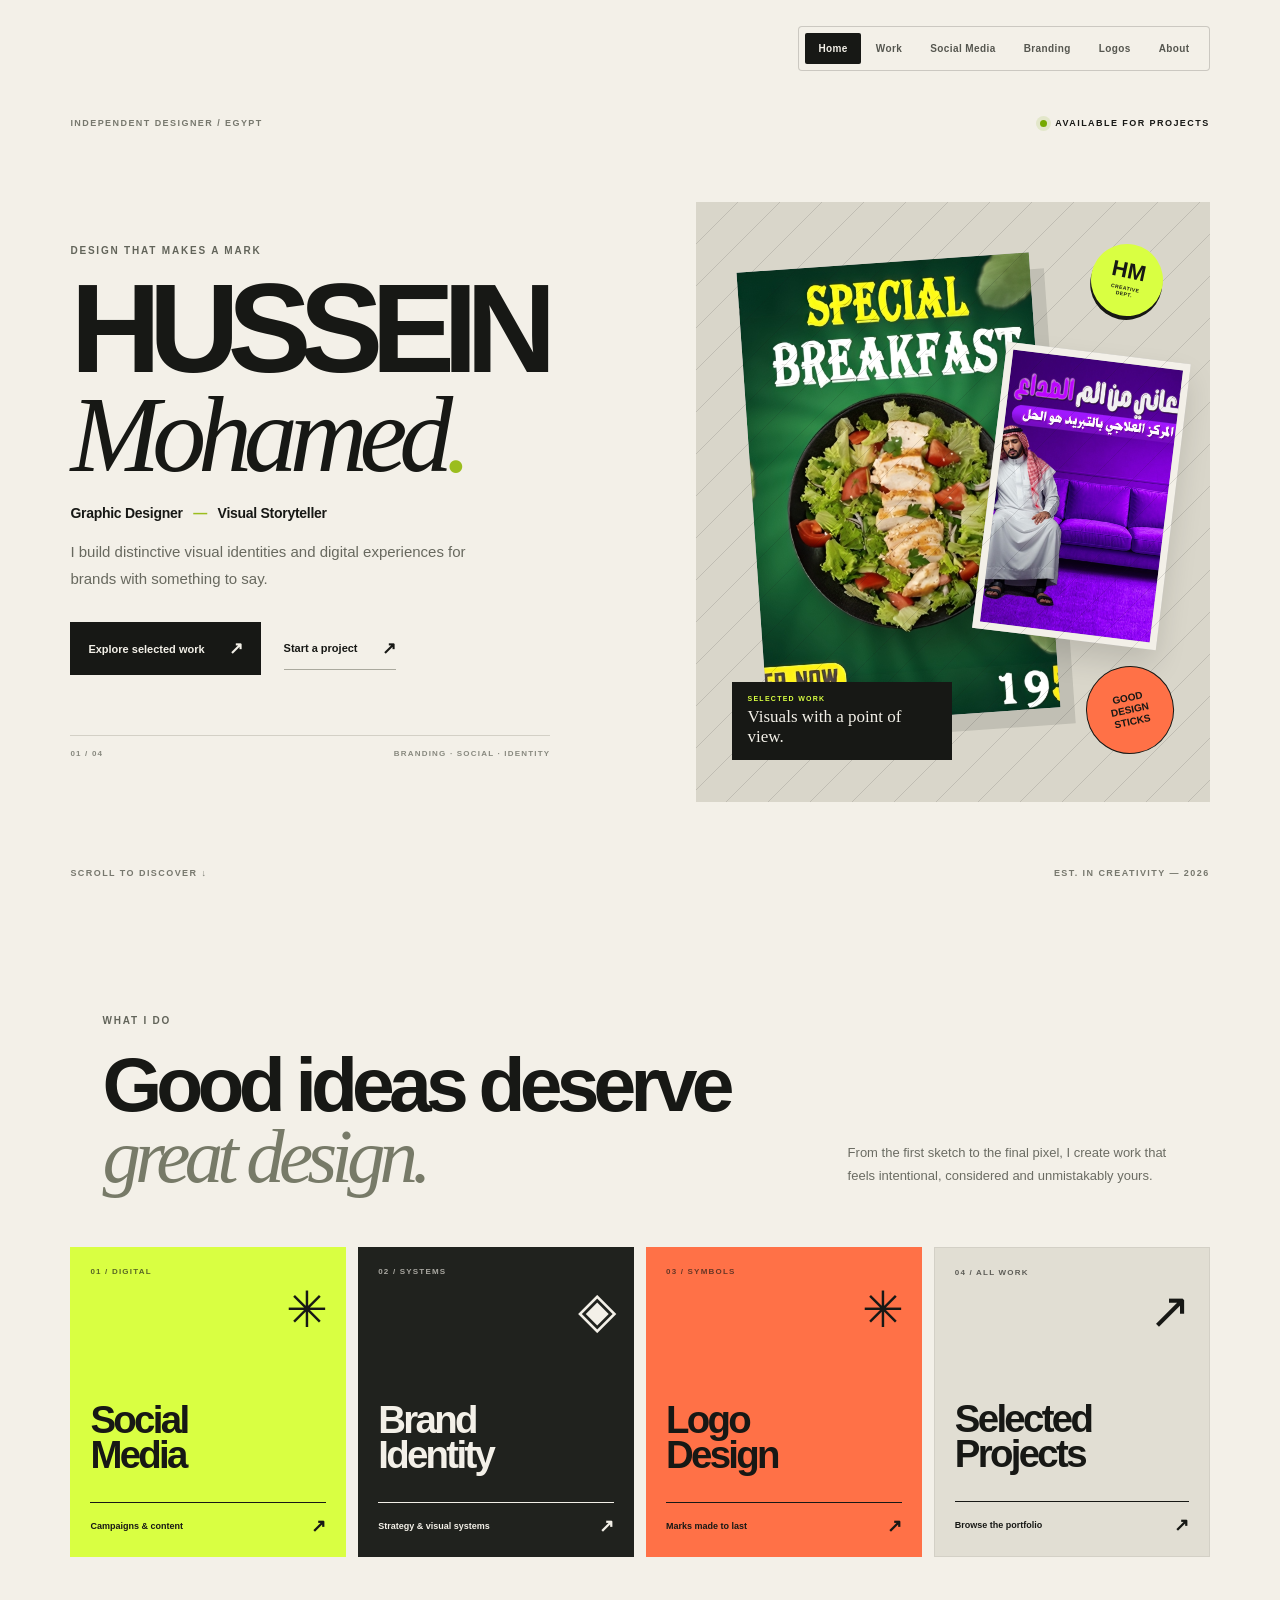
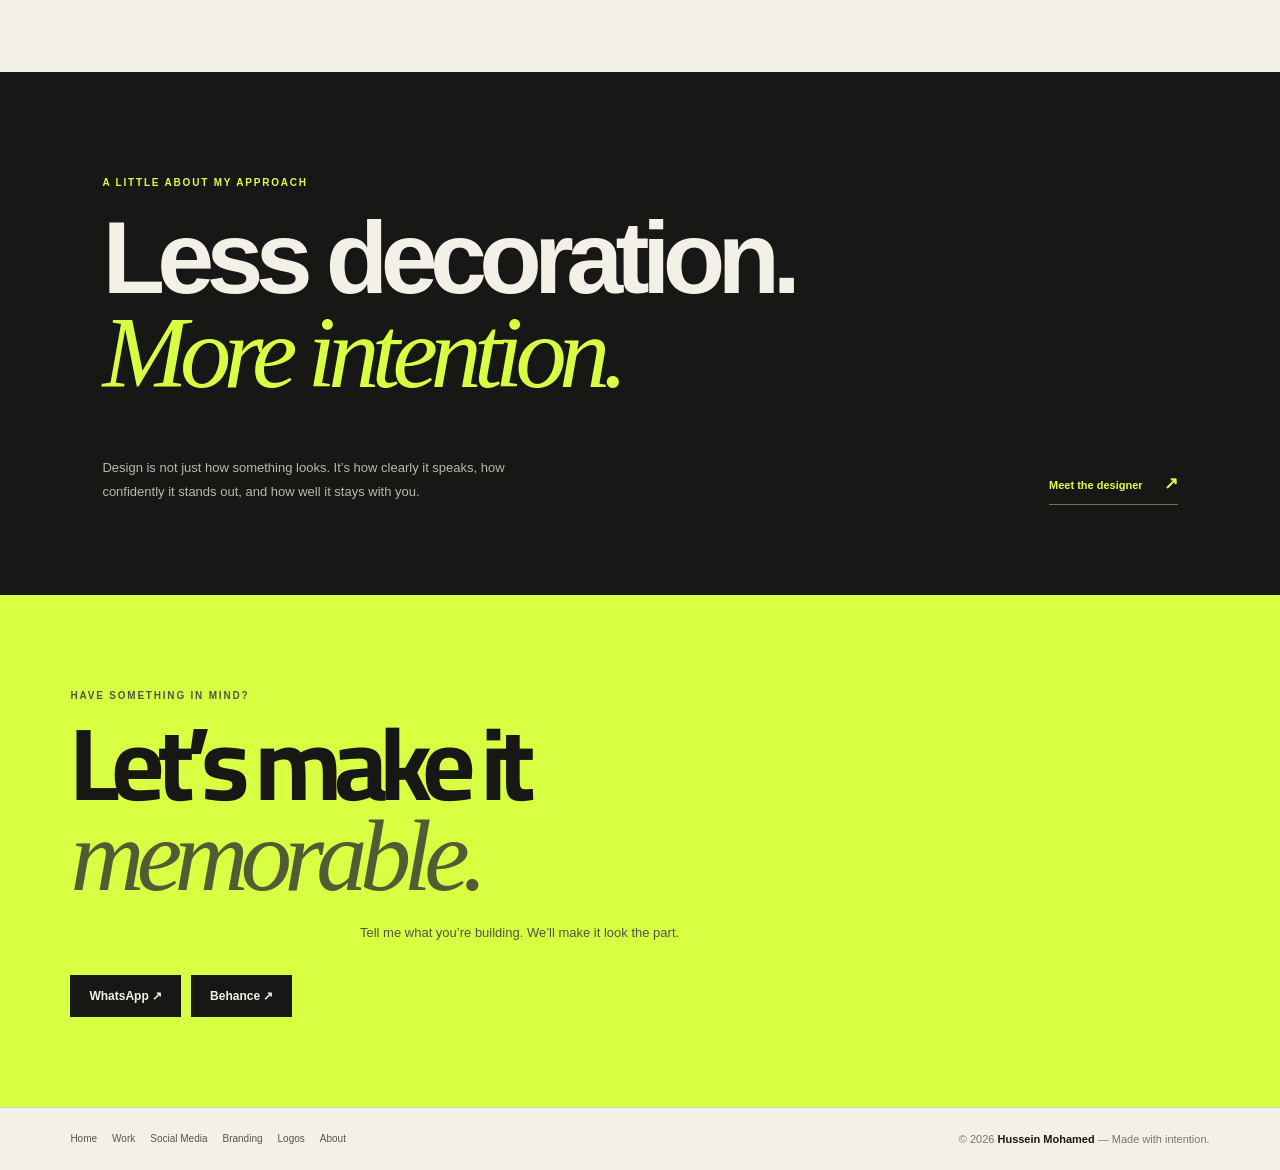
==== index.html @ f2ae9b8f "Add files via upload" ====
<!DOCTYPE html>
<html lang="en">
<head>
<meta charset="UTF-8"><meta name="viewport" content="width=device-width,initial-scale=1.0">
<meta name="theme-color" content="#f3f0e8"><meta name="description" content="Hussein Mohamed — graphic designer crafting bold identities, campaign visuals and digital experiences.">
<title>Hussein Mohamed — Independent Graphic Designer</title><link rel="stylesheet" href="style.css">
</head><body class="home-redesign">
<nav class="portfolio-nav"><a href="index.html" class="active">Home</a><a href="portfolio.html">Work</a><a href="social.html">Social</a><a href="logos.html">Logos</a><a href="branding.html">Branding</a><a href="about.html">About</a></nav>
<main>
<section class="editorial-hero">
 <div class="hero-topline"><span>INDEPENDENT DESIGNER / EGYPT</span><span class="availability"><i></i> AVAILABLE FOR PROJECTS</span></div>
 <div class="hero-layout"><div class="hero-copy"><p class="eyebrow">DESIGN THAT MAKES A MARK</p><h1>Hussein<br><em>Mohamed<span>.</span></em></h1><p class="hero-role">Graphic Designer <b>—</b> Visual Storyteller</p><p class="hero-intro">I build distinctive visual identities and digital experiences for brands with something to say.</p><div class="hero-actions"><a class="solid-btn" href="portfolio.html">Explore selected work <span>↗</span></a><a class="text-btn" href="https://wa.me/201507280647" target="_blank" rel="noopener">Start a project <span>↗</span></a></div><div class="hero-index"><span>01 / 04</span><span>BRANDING · SOCIAL · IDENTITY</span></div></div>
 <div class="hero-art" aria-label="Selected design work"><div class="art-stamp">HM<br><small>CREATIVE<br>DEPT.</small></div><figure class="art-main"><img src="images/social1.jpg" alt="Selected social media design"></figure><figure class="art-side"><img src="images/social2.jpg" alt="Another selected design"></figure><div class="art-caption"><span>SELECTED WORK</span><b>Visuals with a point of view.</b></div><div class="art-circle">GOOD<br>DESIGN<br>STICKS</div></div></div>
 <div class="hero-bottomline"><span>SCROLL TO DISCOVER ↓</span><span>EST. IN CREATIVITY — 2026</span></div>
</section>
<section class="work-intro"><div><p class="eyebrow">WHAT I DO</p><h2>Good ideas deserve<br><em>great design.</em></h2></div><p class="work-intro-copy">From the first sketch to the final pixel, I create work that feels intentional, considered and unmistakably yours.</p></section>
<section class="services-grid"><a class="service-card service-lime" href="social.html"><span class="service-no">01 / DIGITAL</span><div class="service-symbol">✳</div><h3>Social<br>Media</h3><div class="service-foot"><span>Campaigns & content</span><b>↗</b></div></a><a class="service-card service-dark" href="branding.html"><span class="service-no">02 / SYSTEMS</span><div class="service-symbol">◈</div><h3>Brand<br>Identity</h3><div class="service-foot"><span>Strategy & visual systems</span><b>↗</b></div></a><a class="service-card service-orange" href="logos.html"><span class="service-no">03 / SYMBOLS</span><div class="service-symbol">✳</div><h3>Logo<br>Design</h3><div class="service-foot"><span>Marks made to last</span><b>↗</b></div></a><a class="service-card service-paper" href="portfolio.html"><span class="service-no">04 / ALL WORK</span><div class="service-symbol">↗</div><h3>Selected<br>Projects</h3><div class="service-foot"><span>Browse the portfolio</span><b>↗</b></div></a></section>
<section class="manifesto"><p class="eyebrow">A LITTLE ABOUT MY APPROACH</p><h2>Less decoration.<br><em>More intention.</em></h2><div class="manifesto-bottom"><p>Design is not just how something looks. It’s how clearly it speaks, how confidently it stands out, and how well it stays with you.</p><a href="about.html">Meet the designer <span>↗</span></a></div></section>
<section class="contact-section redesigned-contact"><div class="contact-card"><span class="eyebrow">HAVE SOMETHING IN MIND?</span><h2>Let’s make it<br><em>memorable.</em></h2><p>Tell me what you’re building. We’ll make it look the part.</p><div class="contact-links"><a class="contact-link" href="https://wa.me/201507280647" target="_blank" rel="noopener">WhatsApp ↗</a><a class="contact-link" href="https://www.behance.net/595a6836/" target="_blank" rel="noopener">Behance ↗</a></div></div></section>
</main><footer class="site-footer"><div class="footer-links"><a href="index.html">Home</a><a href="portfolio.html">Work</a><a href="social.html">Social</a><a href="logos.html">Logos</a><a href="branding.html">Branding</a><a href="about.html">About</a></div><div>© 2026 <strong>Hussein Mohamed</strong> — Made with intention.</div></footer>
<script src="site.js"></script>
</body></html>
---- style.css ----
@import url('https://fonts.googleapis.com/css2?family=Cairo:wght@400;600;700;800;900&family=Montserrat:wght@300;400;500;600;700&display=swap');

:root{
  --bg:#06040d;
  --bg2:#0d0719;
  --purple:#9b5cff;
  --purple2:#6d28d9;
  --violet:#c084fc;
  --pink:#f0abfc;
  --text:#fff;
  --muted:rgba(255,255,255,.68);
  --glass:rgba(15,10,28,.58);
  --line:rgba(192,132,252,.22);
  --shadow:0 25px 80px rgba(0,0,0,.48);
}

*{margin:0;padding:0;box-sizing:border-box}
html{scroll-behavior:smooth}
body{
  min-height:100vh;
  font-family:'Montserrat',sans-serif;
  color:var(--text);
  overflow-x:hidden;
  background:
    radial-gradient(circle at 15% 20%,rgba(109,40,217,.20),transparent 32%),
    radial-gradient(circle at 85% 75%,rgba(192,132,252,.14),transparent 30%),
    linear-gradient(135deg,#05030a 0%,#0b0614 48%,#090512 100%);
  background-attachment:fixed;
  position:relative;
}

/* Animated purple aurora */
body::before,
body::after{
  content:"";
  position:fixed;
  pointer-events:none;
  z-index:-1;
  filter:blur(55px);
  opacity:.55;
  border-radius:50%;
}
body::before{
  width:48vw;height:48vw;
  min-width:320px;min-height:320px;
  top:-14vw;right:-10vw;
  background:radial-gradient(circle,rgba(155,92,255,.58) 0%,rgba(109,40,217,.28) 38%,transparent 70%);
  animation:purpleFloat 12s ease-in-out infinite alternate;
}
body::after{
  width:42vw;height:42vw;
  min-width:300px;min-height:300px;
  bottom:-16vw;left:-10vw;
  background:radial-gradient(circle,rgba(192,132,252,.45) 0%,rgba(126,34,206,.20) 40%,transparent 72%);
  animation:purpleFloat2 15s ease-in-out infinite alternate;
}
@keyframes purpleFloat{
  0%{transform:translate3d(0,0,0) scale(1)}
  50%{transform:translate3d(-9vw,10vh,0) scale(1.12)}
  100%{transform:translate3d(-3vw,18vh,0) scale(.94)}
}
@keyframes purpleFloat2{
  0%{transform:translate3d(0,0,0) scale(.95)}
  50%{transform:translate3d(12vw,-8vh,0) scale(1.12)}
  100%{transform:translate3d(4vw,-15vh,0) scale(1)}
}

/* Moving light streak across the whole site */
body > *:first-child::before{display:none}
.hero-section::before{
  content:"";
  position:absolute;
  width:55vw;height:55vw;
  top:15%;left:-35%;
  border-radius:50%;
  background:radial-gradient(circle,rgba(155,92,255,.18),transparent 66%);
  filter:blur(30px);
  animation:purpleSweep 18s linear infinite;
  pointer-events:none;
}
@keyframes purpleSweep{
  0%{transform:translateX(0) translateY(0)}
  50%{transform:translateX(115vw) translateY(12vh)}
  100%{transform:translateX(0) translateY(0)}
}

/* subtle grain */
body .hero-overlay{
  position:absolute;
  inset:0;
  pointer-events:none;
  background:
    linear-gradient(rgba(255,255,255,.018) 1px,transparent 1px),
    linear-gradient(90deg,rgba(255,255,255,.018) 1px,transparent 1px);
  background-size:55px 55px;
  mask-image:linear-gradient(to bottom,black,transparent 92%);
}

/* logo */
#siteLogo,.fixed-logo{
  object-fit:contain;
  filter:drop-shadow(0 0 22px rgba(155,92,255,.65));
}
#siteLogo{
  position:fixed;
  z-index:9999;
  pointer-events:none;
  top:50%;left:50%;
  width:230px;
  transform:translate(-50%,-50%) scale(0);
  opacity:0;
  transition:all 1.1s cubic-bezier(.68,-.55,.27,1.55);
}
#siteLogo.show-intro{opacity:1;transform:translate(-50%,-50%) scale(1)}
#siteLogo.settled{
  top:22px;left:25px;width:78px;
  transform:translate(0,0) scale(1);
  opacity:1!important;
  pointer-events:auto;
}
.fixed-logo{
  position:fixed!important;
  top:20px!important;left:25px!important;
  width:78px!important;height:auto!important;
  opacity:1!important;transform:none!important;
  z-index:9999;
  transition:.3s ease!important;
}
.fixed-logo:hover{transform:scale(1.08)!important}

/* Hero */
.hero-section{
  min-height:100vh;
  display:flex;
  justify-content:center;
  align-items:center;
  text-align:center;
  position:relative;
  padding:90px 20px 60px;
}
.hero-content{
  position:relative;
  z-index:2;
  width:min(920px,100%);
}
.hero-content::before{
  content:"";
  position:absolute;
  inset:-80px -100px;
  z-index:-1;
  background:radial-gradient(ellipse,rgba(10,6,20,.72),transparent 67%);
  filter:blur(4px);
}
.hero-title{
  font-family:'Cairo',sans-serif;
  font-size:clamp(48px,8vw,92px);
  line-height:.95;
  font-weight:900;
  letter-spacing:-3px;
  margin-bottom:14px;
  color:transparent;
  background:linear-gradient(100deg,#fff 8%,#f1d8ff 42%,#a855f7 78%,#e9d5ff);
  -webkit-background-clip:text;
  background-clip:text;
  -webkit-text-fill-color:transparent;
  text-shadow:0 0 45px rgba(155,92,255,.18);
}
.hero-content h2{
  color:#d8b4fe!important;
  letter-spacing:2px;
}
.hero-subtitle{
  margin-top:10px;
  font-size:clamp(14px,2vw,19px);
  font-weight:500;
  letter-spacing:5px;
  text-transform:uppercase;
  color:rgba(255,255,255,.78);
}
.hero-desc{
  max-width:650px;
  margin:22px auto 0;
  line-height:1.9;
  font-size:15px;
  color:var(--muted);
}
.hero-buttons{
  margin-top:36px;
  display:flex;
  justify-content:center;
  gap:12px;
  flex-wrap:wrap;
}
.btn{
  font-family:'Montserrat',sans-serif;
  padding:14px 28px;
  border-radius:999px;
  font-weight:700;
  text-decoration:none;
  color:#fff;
  position:relative;
  overflow:hidden;
  cursor:pointer;
  background:rgba(255,255,255,.045);
  border:1px solid rgba(255,255,255,.14)!important;
  backdrop-filter:blur(14px);
  -webkit-backdrop-filter:blur(14px);
  transition:.35s cubic-bezier(.16,1,.3,1);
  box-shadow:0 10px 30px rgba(0,0,0,.2);
}
.btn::after{
  content:"";
  position:absolute;
  top:-100%;left:-40%;
  width:30%;height:300%;
  transform:rotate(25deg);
  background:rgba(255,255,255,.18);
  transition:.5s;
}
.btn:hover::after{left:120%}
.btn:hover{
  transform:translateY(-4px);
  border-color:rgba(192,132,252,.7)!important;
  box-shadow:0 12px 35px rgba(109,40,217,.32),0 0 25px rgba(155,92,255,.18);
}
.btn.primary{
  background:linear-gradient(135deg,#a855f7,#6d28d9);
  border-color:rgba(255,255,255,.2)!important;
  box-shadow:0 12px 35px rgba(109,40,217,.38);
}
.btn.primary:hover{
  background:linear-gradient(135deg,#c084fc,#7c3aed);
  box-shadow:0 15px 42px rgba(139,92,246,.55);
}
.btn.outline{border-color:rgba(192,132,252,.38)!important}

/* glass modals */
.projects-modal{
  position:fixed;inset:0;
  background:rgba(3,2,8,.72);
  backdrop-filter:blur(22px) saturate(135%);
  -webkit-backdrop-filter:blur(22px) saturate(135%);
  display:none;justify-content:center;align-items:center;
  z-index:10000;padding:20px;
}
.projects-modal.active{display:flex!important}
.modal-content{
  width:min(900px,100%);
  background:linear-gradient(145deg,rgba(28,17,48,.82),rgba(8,5,18,.78))!important;
  backdrop-filter:blur(30px);
  padding:42px;
  border-radius:32px;
  border:1px solid rgba(192,132,252,.25)!important;
  display:flex;flex-wrap:wrap;gap:18px;
  justify-content:center;
  position:relative;
  box-shadow:var(--shadow),0 0 70px rgba(109,40,217,.18);
  animation:modalAppear .45s cubic-bezier(.16,1,.3,1) forwards;
}
@keyframes modalAppear{
  from{opacity:0;transform:translateY(25px) scale(.94)}
  to{opacity:1;transform:translateY(0) scale(1)}
}
.project-box{
  background:linear-gradient(145deg,rgba(255,255,255,.07),rgba(255,255,255,.025));
  width:250px;height:150px;border-radius:24px;
  display:flex;justify-content:center;align-items:center;
  font-size:21px;font-weight:700;color:#fff;text-decoration:none;
  border:1px solid rgba(255,255,255,.10);
  transition:.35s;
}
.project-box:hover{
  transform:translateY(-8px);
  background:linear-gradient(145deg,rgba(168,85,247,.28),rgba(109,40,217,.12));
  border-color:rgba(192,132,252,.55);
  box-shadow:0 20px 45px rgba(0,0,0,.3),0 0 30px rgba(155,92,255,.25);
}

/* welcome */
#welcomeOverlay{
  position:fixed;inset:0;
  background:rgba(4,2,10,.84);
  backdrop-filter:blur(24px);
  -webkit-backdrop-filter:blur(24px);
  display:flex;justify-content:center;align-items:center;
  z-index:100000;padding:20px;
}
.welcomeBox{
  position:relative;
  background:linear-gradient(145deg,rgba(28,17,48,.88),rgba(8,5,18,.82));
  backdrop-filter:blur(30px);
  padding:45px 35px;
  border-radius:32px;
  border:1px solid rgba(192,132,252,.3);
  width:90%;max-width:430px;text-align:center;
  box-shadow:0 30px 90px rgba(0,0,0,.58),0 0 55px rgba(109,40,217,.22);
  overflow:hidden;
}
.welcomeBox::before{
  content:"";position:absolute;
  width:220px;height:220px;top:-130px;right:-100px;
  background:rgba(168,85,247,.28);
  filter:blur(45px);border-radius:50%;
}
.welcomeHeader,.welcomeForm{position:relative;z-index:1}
.welcomeHeader h2{
  font-family:'Cairo',sans-serif;font-size:34px;font-weight:900;
  color:#fff;margin-bottom:5px;
}
.welcomeHeader p{
  font-size:12px;font-weight:500;letter-spacing:3px;
  color:#d8b4fe;margin-bottom:30px;
}
.welcomeForm{display:flex;flex-direction:column;gap:14px}
.welcomeForm input{
  font-family:'Montserrat',sans-serif;width:100%;
  padding:14px 20px;border-radius:18px;
  border:1px solid rgba(255,255,255,.11);
  background:rgba(255,255,255,.045);
  color:#fff;font-size:15px;outline:none;
  transition:.3s;text-align:center;
}
.welcomeForm input::placeholder{color:rgba(255,255,255,.4)}
.welcomeForm input:focus{
  border-color:#a855f7;
  box-shadow:0 0 0 4px rgba(168,85,247,.10),0 0 25px rgba(155,92,255,.2);
  background:rgba(255,255,255,.07);
}
.welcomeForm button{
  font-family:'Montserrat',sans-serif;padding:15px 26px;
  border-radius:18px;font-weight:700;color:#fff;cursor:pointer;
  border:none;background:linear-gradient(135deg,#a855f7,#6d28d9);
  box-shadow:0 10px 28px rgba(109,40,217,.4);
  transition:.3s;font-size:15px;margin-top:7px;
}
.welcomeForm button:hover{transform:translateY(-3px);box-shadow:0 15px 35px rgba(139,92,246,.55)}

/* inner pages */
.portfolio-section,.branding-section{
  position:relative;
  min-height:100vh;
  padding:110px 20px 70px;
}
.portfolio-category h2,.branding-section h1{
  font-family:'Cairo',sans-serif;
  text-align:center;
  font-weight:900;
  color:transparent;
  background:linear-gradient(90deg,#fff,#d8b4fe,#a855f7);
  -webkit-background-clip:text;background-clip:text;
  -webkit-text-fill-color:transparent;
  text-shadow:none;
}
.portfolio-category h2{font-size:clamp(28px,5vw,44px);margin-bottom:35px}
.images-grid{
  display:grid;
  grid-template-columns:repeat(auto-fit,minmax(190px,1fr));
  gap:22px;
  max-width:1200px;
  margin:auto;
  padding:10px;
}
.image-box{
  width:100%;max-width:none;height:170px;
  overflow:hidden;border-radius:20px;
  background:rgba(255,255,255,.04);
  border:1px solid rgba(192,132,252,.17);
  transition:.4s cubic-bezier(.16,1,.3,1);
  box-shadow:0 12px 35px rgba(0,0,0,.24);
}
.image-box img{width:100%;height:100%;object-fit:cover;transition:.5s}
.image-box:hover{
  transform:translateY(-8px);
  border-color:rgba(192,132,252,.55);
  box-shadow:0 22px 50px rgba(0,0,0,.38),0 0 30px rgba(155,92,255,.20);
}
.image-box:hover img{transform:scale(1.08)}

.image-modal{
  position:fixed;inset:0;background:rgba(3,1,8,.92);
  backdrop-filter:blur(18px);
  display:none;justify-content:center;align-items:center;
  z-index:9999;flex-direction:column;gap:20px;padding:25px;
}
.image-modal.active{display:flex}
.image-modal img{
  max-width:92%;max-height:78vh;border-radius:18px;
  border:1px solid rgba(192,132,252,.28);
  box-shadow:0 0 60px rgba(109,40,217,.35);
}
.close-modal{
  font-size:40px;color:#fff;cursor:pointer;
  position:absolute;top:18px;right:28px;transition:.2s;
}
.close-modal:hover{transform:scale(1.1);color:#d8b4fe}
#downloadBtn{
  padding:12px 24px;background:linear-gradient(135deg,#a855f7,#6d28d9);
  color:#fff;border-radius:999px;text-decoration:none;font-weight:bold;
  box-shadow:0 8px 25px rgba(109,40,217,.35);transition:.3s
}
#downloadBtn:hover{transform:translateY(-3px);box-shadow:0 0 30px rgba(168,85,247,.5)}

.back-btn{
  position:fixed;top:22px;right:25px;z-index:9999;
  padding:10px 20px;border-radius:999px;
  border:1px solid rgba(192,132,252,.28);
  background:rgba(15,9,27,.58);
  color:#fff;font-weight:700;cursor:pointer;
  backdrop-filter:blur(14px);
  box-shadow:0 8px 25px rgba(0,0,0,.22);
  transition:.3s;
}
.back-btn:hover{
  transform:translateY(-3px);
  border-color:rgba(192,132,252,.65);
  background:rgba(109,40,217,.25);
  box-shadow:0 0 25px rgba(155,92,255,.22);
}

/* branding */
.branding-section{justify-content:center;display:flex;flex-direction:column;align-items:center;text-align:center}
.branding-section h1{font-size:clamp(42px,7vw,65px);margin-bottom:40px}
.pdf-buttons{
  background:rgba(15,9,27,.58);
  backdrop-filter:blur(25px);
  padding:35px;border-radius:30px;
  border:1px solid rgba(192,132,252,.22);
  display:grid;grid-template-columns:repeat(2,1fr);
  gap:18px;max-width:700px;width:100%;
  box-shadow:var(--shadow),0 0 45px rgba(109,40,217,.12);
}
.pdf-btn{
  font-family:'Montserrat',sans-serif;
  background:rgba(255,255,255,.045);
  border:1px solid rgba(255,255,255,.09);
  padding:20px 25px;border-radius:18px;color:#fff;
  font-size:17px;font-weight:600;text-decoration:none;
  display:flex;align-items:center;justify-content:center;gap:12px;
  transition:.35s;
}
.pdf-btn:hover{
  background:linear-gradient(135deg,rgba(168,85,247,.45),rgba(109,40,217,.25));
  border-color:rgba(192,132,252,.55);
  transform:translateY(-5px);
  box-shadow:0 15px 30px rgba(109,40,217,.28);
}

/* About page - also overrides the old inline green theme */
.about-section{
  padding:55px 30px!important;
  max-width:950px!important;
  margin:95px auto 50px!important;
  background:linear-gradient(145deg,rgba(25,15,42,.82),rgba(8,5,18,.76))!important;
  backdrop-filter:blur(25px)!important;
  -webkit-backdrop-filter:blur(25px)!important;
  border:1px solid rgba(192,132,252,.24)!important;
  border-radius:30px!important;
  color:#fff!important;
  box-shadow:var(--shadow),0 0 45px rgba(109,40,217,.12)!important;
}
.about-section h2{
  text-align:center!important;
  font-size:clamp(34px,6vw,48px)!important;
  margin-bottom:35px!important;
  color:transparent!important;
  background:linear-gradient(90deg,#fff,#d8b4fe,#a855f7)!important;
  -webkit-background-clip:text!important;
  background-clip:text!important;
  -webkit-text-fill-color:transparent!important;
  text-shadow:none!important;
}
.about-section table{width:100%;border-collapse:collapse;margin-bottom:20px}
.about-section th,.about-section td{
  text-align:left;padding:17px;
  border-bottom:1px solid rgba(192,132,252,.12)!important;
}
.about-section th{
  width:200px;color:#d8b4fe!important;font-weight:800;font-size:17px;
}
.about-section td{color:#ddd!important;font-size:15px;line-height:1.75}
.about-section a{color:#c084fc!important}
.about-section a:hover{color:#fff!important}
.about-section strong[style],.about-section span[style]{color:#d8b4fe!important}
.about-section li{color:#ccc!important;margin:8px 0}

/* eliminate old olive/green overrides */
[class*="about-box"],[class*="cv-container"],main section:has(.hero-title){
  background:transparent!important;
  border-color:transparent!important;
  box-shadow:none!important;
}

/* accessibility / mobile */
@media (max-width:768px){
  .hero-section{padding-top:110px}
  .hero-title{letter-spacing:-2px}
  .hero-subtitle{letter-spacing:3px}
  .btn{width:90%!important}
  .modal-content{padding:35px 18px}
  .project-box{width:100%;height:105px}
  .images-grid{grid-template-columns:repeat(2,minmax(0,1fr));gap:13px}
  .image-box{height:145px}
  .fixed-logo{left:15px!important;top:15px!important;width:65px!important}
  .back-btn{top:15px;right:15px;padding:8px 15px}
  .about-section{margin:90px 14px 35px!important;padding:35px 18px!important}
  .about-section table,.about-section tbody,.about-section tr,.about-section td,.about-section th{display:block;width:100%}
  .about-section th{padding-bottom:7px;border-bottom:0!important}
  .about-section td{padding-top:5px}
  .pdf-buttons{grid-template-columns:1fr;padding:22px}
}
@media (max-width:480px){
  .images-grid{grid-template-columns:1fr 1fr}
  .image-box{height:125px}
  .hero-desc{font-size:14px}
}
@media (prefers-reduced-motion:reduce){
  *,*::before,*::after{animation-duration:.01ms!important;animation-iteration-count:1!important;transition-duration:.01ms!important}
}

/* FINAL VISUAL UPGRADE */
.portfolio-nav{position:fixed!important;top:18px!important;left:50%!important;transform:translateX(-50%)!important;z-index:9998!important;display:flex!important;gap:5px!important;padding:8px!important;border:1px solid rgba(192,132,252,.2)!important;border-radius:999px!important;background:rgba(8,5,17,.62)!important;backdrop-filter:blur(22px)!important;box-shadow:0 15px 45px rgba(0,0,0,.3),0 0 35px rgba(109,40,217,.1)!important}
.portfolio-nav a{color:rgba(255,255,255,.7)!important;text-decoration:none!important;padding:9px 15px!important;border-radius:999px!important;font-size:12px!important;font-weight:700!important;transition:.3s!important}
.portfolio-nav a:hover,.portfolio-nav a.active{color:#fff!important;background:rgba(168,85,247,.2)!important;box-shadow:inset 0 0 0 1px rgba(192,132,252,.18),0 0 18px rgba(168,85,247,.12)!important}
.hero-kicker{display:inline-flex;align-items:center;gap:9px;padding:7px 13px;border:1px solid rgba(192,132,252,.24);border-radius:999px;background:rgba(168,85,247,.08);color:#d8b4fe;font-size:11px;font-weight:800;letter-spacing:2px;margin-bottom:20px;text-transform:uppercase}
.hero-kicker:before{content:"";width:7px;height:7px;border-radius:50%;background:#c084fc;box-shadow:0 0 15px #a855f7;animation:pulseDot 1.8s ease-in-out infinite}
@keyframes pulseDot{50%{transform:scale(1.5);opacity:.55}}
.hero-title .accent{display:block;color:transparent;background:linear-gradient(90deg,#a855f7,#d8b4fe,#fff,#a855f7);background-size:250% auto;-webkit-background-clip:text;background-clip:text;animation:titleFlow 6s linear infinite}
@keyframes titleFlow{to{background-position:250% center}}
.hero-scroll{margin-top:55px;display:flex;justify-content:center;align-items:center;gap:10px;color:rgba(255,255,255,.42);font-size:10px;letter-spacing:3px;text-transform:uppercase}
.hero-scroll span{width:24px;height:38px;border:1px solid rgba(192,132,252,.35);border-radius:20px;position:relative}
.hero-scroll span:after{content:"";position:absolute;width:3px;height:7px;border-radius:4px;background:#c084fc;left:50%;top:7px;transform:translateX(-50%);animation:scrollDot 1.8s infinite}
@keyframes scrollDot{0%,100%{top:7px;opacity:0}30%{opacity:1}70%{top:20px;opacity:1}}
.section-wrap{max-width:1200px;margin:auto}.section-heading{text-align:center;margin-bottom:38px}.section-eyebrow{display:block;color:#c084fc;font-size:10px;font-weight:800;letter-spacing:4px;text-transform:uppercase;margin-bottom:10px}
.section-heading h2{font-family:Cairo,sans-serif;font-size:clamp(30px,5vw,48px);font-weight:900;color:transparent;background:linear-gradient(90deg,#fff,#d8b4fe,#a855f7);-webkit-background-clip:text;background-clip:text;-webkit-text-fill-color:transparent}
.section-heading p{max-width:650px;margin:13px auto 0;color:rgba(255,255,255,.52);line-height:1.8;font-size:13px}
.work-filter{display:flex;justify-content:center;flex-wrap:wrap;gap:8px;margin-bottom:28px}.work-filter button{font-family:Montserrat,sans-serif;border:1px solid rgba(255,255,255,.1);background:rgba(255,255,255,.035);color:rgba(255,255,255,.65);padding:9px 15px;border-radius:999px;cursor:pointer;font-size:11px;font-weight:700;transition:.3s}.work-filter button:hover,.work-filter button.active{color:#fff;background:linear-gradient(135deg,rgba(168,85,247,.32),rgba(109,40,217,.16));border-color:rgba(192,132,252,.42)}
.showcase-grid{display:grid;grid-template-columns:repeat(12,1fr);gap:20px}.showcase-card{grid-column:span 4;min-height:300px;position:relative;overflow:hidden;border-radius:25px;border:1px solid rgba(192,132,252,.14);background:rgba(255,255,255,.035);box-shadow:0 16px 40px rgba(0,0,0,.25);cursor:pointer;transition:.45s cubic-bezier(.16,1,.3,1)}.showcase-card.large{grid-column:span 8}.showcase-card img{width:100%;height:100%;min-height:300px;object-fit:cover;display:block;transition:.7s cubic-bezier(.16,1,.3,1)}.showcase-card:after{content:"";position:absolute;inset:0;background:linear-gradient(to top,rgba(5,2,12,.92),rgba(5,2,12,.05) 62%)}.showcase-info{position:absolute;left:22px;right:22px;bottom:20px;z-index:2;transform:translateY(8px);transition:.4s}.showcase-info small{color:#c084fc;font-size:9px;font-weight:800;letter-spacing:3px;text-transform:uppercase}.showcase-info h3{font-family:Cairo,sans-serif;font-size:22px;margin-top:4px}.showcase-info p{font-size:11px;color:rgba(255,255,255,.55);margin-top:4px}.showcase-card:hover{transform:translateY(-9px);border-color:rgba(192,132,252,.46);box-shadow:0 25px 55px rgba(0,0,0,.4),0 0 35px rgba(109,40,217,.16)}.showcase-card:hover img{transform:scale(1.07)}.showcase-card:hover .showcase-info{transform:translateY(0)}
.contact-section{padding:110px 20px 95px}.contact-card{max-width:1050px;margin:auto;padding:65px 35px;border-radius:34px;text-align:center;background:radial-gradient(circle at 50% 0%,rgba(168,85,247,.2),transparent 48%),linear-gradient(145deg,rgba(27,16,47,.85),rgba(8,5,18,.78));border:1px solid rgba(192,132,252,.24);box-shadow:0 30px 90px rgba(0,0,0,.4),0 0 65px rgba(109,40,217,.14)}.contact-card h2{font-family:Cairo,sans-serif;font-size:clamp(34px,6vw,62px);line-height:1.05}.contact-card p{color:rgba(255,255,255,.58);max-width:560px;margin:15px auto 30px;line-height:1.8;font-size:14px}.contact-links{display:flex;justify-content:center;flex-wrap:wrap;gap:10px}.contact-link{color:#fff;text-decoration:none;padding:12px 20px;border-radius:999px;border:1px solid rgba(255,255,255,.11);background:rgba(255,255,255,.045);font-size:12px;font-weight:700;transition:.3s}.contact-link:hover{transform:translateY(-4px);border-color:rgba(192,132,252,.45);background:rgba(168,85,247,.18)}
.site-footer{padding:30px 20px;border-top:1px solid rgba(255,255,255,.07);text-align:center;color:rgba(255,255,255,.4);font-size:11px}.site-footer strong{color:#d8b4fe}.site-footer .footer-socials{margin-bottom:12px;display:flex;justify-content:center;gap:15px}.site-footer a{color:rgba(255,255,255,.55);text-decoration:none}.site-footer a:hover{color:#c084fc}
.cursor-glow{position:fixed;width:180px;height:180px;border-radius:50%;pointer-events:none;z-index:0;background:radial-gradient(circle,rgba(168,85,247,.1),transparent 67%);transform:translate(-50%,-50%)}
@media(max-width:768px){.portfolio-nav{top:auto!important;bottom:15px!important;width:calc(100% - 30px)!important;justify-content:space-between!important}.portfolio-nav a{padding:9px 10px!important;font-size:10px!important}.showcase-card,.showcase-card.large{grid-column:span 12}.showcase-card,.showcase-card img{min-height:260px}.contact-card{padding:50px 22px}}

/* FIX PACK — exact project categories + functional links */
.portfolio-nav{gap:4px!important}
.page-actions{display:flex;justify-content:center;flex-wrap:wrap;gap:10px;margin-top:28px}
.category-card{display:block;text-decoration:none;color:#fff;position:relative;overflow:hidden;min-height:270px;padding:28px;border:1px solid rgba(192,132,252,.16);border-radius:28px;background:linear-gradient(145deg,rgba(255,255,255,.055),rgba(255,255,255,.015));transition:.4s;box-shadow:0 20px 60px rgba(0,0,0,.25)}
.category-card:hover{transform:translateY(-8px);border-color:rgba(192,132,252,.4);box-shadow:0 30px 75px rgba(0,0,0,.4),0 0 35px rgba(109,40,217,.13)}
.category-card .number{font-size:12px;color:#c084fc;letter-spacing:3px;font-weight:900}
.category-card h3{font-family:Cairo,sans-serif;font-size:31px;margin-top:55px}
.category-card p{color:rgba(255,255,255,.55);font-size:12px;line-height:1.8;max-width:340px}
.category-card .arrow{position:absolute;right:25px;bottom:22px;color:#c084fc;font-size:24px}
.exact-grid{display:grid;grid-template-columns:repeat(4,1fr);gap:17px}
.exact-card{position:relative;overflow:hidden;border:1px solid rgba(192,132,252,.13);border-radius:22px;background:#0b0613;cursor:pointer;box-shadow:0 15px 45px rgba(0,0,0,.25);transition:.4s}
.exact-card img{width:100%;aspect-ratio:1/1;object-fit:cover;display:block;transition:.6s}
.exact-card:hover{transform:translateY(-6px);border-color:rgba(192,132,252,.4);box-shadow:0 25px 65px rgba(0,0,0,.4),0 0 28px rgba(109,40,217,.13)}
.exact-card:hover img{transform:scale(1.06)}
.exact-caption{position:absolute;left:12px;right:12px;bottom:12px;padding:9px 11px;border-radius:12px;background:rgba(5,2,10,.68);backdrop-filter:blur(12px);font-size:10px;font-weight:800;color:#fff}
.brand-grid{display:grid;grid-template-columns:repeat(3,1fr);gap:22px}
.brand-card{overflow:hidden;border:1px solid rgba(192,132,252,.16);border-radius:26px;background:linear-gradient(145deg,rgba(255,255,255,.05),rgba(255,255,255,.015));box-shadow:0 20px 65px rgba(0,0,0,.3);transition:.4s}
.brand-card:hover{transform:translateY(-7px);border-color:rgba(192,132,252,.4)}
.brand-card img{display:block;width:100%;aspect-ratio:16/10;object-fit:cover;cursor:pointer}
.brand-card .brand-name{padding:17px 18px;font-family:Cairo,sans-serif;font-size:20px}
.modal-fixed{position:fixed;inset:0;z-index:10000;display:none;align-items:center;justify-content:center;padding:25px;background:rgba(3,1,7,.88);backdrop-filter:blur(12px)}
.modal-fixed.open{display:flex}
.modal-fixed img{max-width:min(1100px,94vw);max-height:82vh;object-fit:contain;border-radius:18px;box-shadow:0 30px 100px #000}
.modal-close{position:absolute;top:22px;right:28px;width:44px;height:44px;border:1px solid rgba(255,255,255,.18);border-radius:50%;background:rgba(255,255,255,.07);color:#fff;font-size:28px;cursor:pointer}
.modal-download{position:absolute;bottom:25px;left:50%;transform:translateX(-50%);padding:11px 20px;border-radius:999px;background:#a855f7;color:#fff;text-decoration:none;font-size:11px;font-weight:800}
@media(max-width:900px){.exact-grid{grid-template-columns:repeat(3,1fr)}.brand-grid{grid-template-columns:1fr}}
@media(max-width:650px){.exact-grid{grid-template-columns:repeat(2,1fr)}}

/* ABOUT PAGE — PREMIUM RESUME LAYOUT */
.about-page{min-height:100vh;padding:110px 18px 55px;position:relative}
.about-wrap{max-width:1120px;margin:0 auto}
.about-shell{display:grid;grid-template-columns:215px 1fr;gap:18px;align-items:stretch}
.about-sidebar{border:1px solid rgba(192,132,252,.18);border-radius:28px;background:linear-gradient(180deg,rgba(12,7,24,.9),rgba(5,3,12,.78));box-shadow:0 25px 80px rgba(0,0,0,.42);padding:24px 15px;display:flex;flex-direction:column;min-height:760px}
.about-brand{text-align:center;padding:8px 0 30px;border-bottom:1px solid rgba(255,255,255,.06)}
.about-brand-mark{font-family:Georgia,serif;font-size:55px;line-height:.8;color:#d8b4fe;text-shadow:0 0 28px rgba(168,85,247,.4)}
.about-brand-name{margin-top:12px;font-size:8px;letter-spacing:3px;font-weight:900;color:rgba(255,255,255,.78)}
.about-menu{padding-top:22px;display:grid;gap:6px}
.about-menu a{color:rgba(255,255,255,.72);text-decoration:none;padding:12px 13px;border-radius:12px;font-size:12px;font-weight:700;transition:.25s}
.about-menu a:hover,.about-menu a.active{background:linear-gradient(90deg,rgba(168,85,247,.18),rgba(168,85,247,.05));color:#d8b4fe;box-shadow:inset 3px 0 0 #a855f7}
.about-cta{margin-top:auto;border:1px solid rgba(192,132,252,.18);border-radius:17px;padding:17px 14px;background:rgba(168,85,247,.05)}
.about-cta h4{font-family:Cairo,sans-serif;font-size:15px;color:#e9d5ff;margin-bottom:7px}
.about-cta p{font-size:10px;color:rgba(255,255,255,.48);line-height:1.7;margin-bottom:13px}
.about-whatsapp{display:inline-flex;align-items:center;justify-content:center;width:100%;padding:9px 10px;border-radius:999px;border:1px solid #a855f7;color:#fff;text-decoration:none;font-size:10px;font-weight:800;background:rgba(168,85,247,.09);transition:.25s}
.about-whatsapp:hover{background:rgba(168,85,247,.22);transform:translateY(-2px)}
.about-copy{margin-top:25px;text-align:center;font-size:9px;line-height:1.7;color:rgba(255,255,255,.35)}
.about-main{border:1px solid rgba(192,132,252,.2);border-radius:28px;background:linear-gradient(145deg,rgba(13,7,27,.92),rgba(7,4,16,.88));box-shadow:0 30px 100px rgba(0,0,0,.42),0 0 50px rgba(109,40,217,.08);overflow:hidden}
.about-top{padding:40px 48px 30px;position:relative}
.about-back{position:absolute;right:26px;top:22px;border:1px solid rgba(192,132,252,.25);border-radius:999px;padding:8px 15px;color:#fff;text-decoration:none;font-size:10px;background:rgba(255,255,255,.025)}
.about-heading{text-align:center;font-family:Cairo,sans-serif;font-size:48px;line-height:1;font-weight:900;color:#d8b4fe;margin:10px 0 12px}
.about-heading:after{content:"◆";display:block;color:#a855f7;font-size:12px;margin:14px auto 0;letter-spacing:10px}
.about-row{display:grid;grid-template-columns:185px 1fr;gap:32px;padding:27px 40px;border-top:1px solid rgba(255,255,255,.07)}
.about-label{font-family:Cairo,sans-serif;font-size:17px;font-weight:900;color:#d8b4fe;padding-top:3px}
.about-info h2{font-family:Cairo,sans-serif;font-size:20px;color:#fff;margin:0 0 5px}
.about-info h3{font-family:Cairo,sans-serif;font-size:15px;color:#d8b4fe;margin:0 0 4px}
.about-info .muted{font-size:12px;color:rgba(255,255,255,.6)}
.about-contact-line{display:flex;gap:12px;flex-wrap:wrap;margin-top:12px;font-size:12px;color:rgba(255,255,255,.7)}
.about-contact-line a{color:#c084fc}
.about-info p{font-size:13px;line-height:2;color:rgba(255,255,255,.72);margin:0}
.about-info ul{margin:10px 0 0;padding-left:20px;color:rgba(255,255,255,.75);font-size:13px;line-height:2.2}
.about-tools{padding:24px 40px;border-top:1px solid rgba(255,255,255,.07);font-size:13px;color:rgba(255,255,255,.72)}
.about-tools strong{color:#d8b4fe}
@media(max-width:850px){.about-shell{grid-template-columns:1fr}.about-sidebar{min-height:auto}.about-menu{grid-template-columns:repeat(3,1fr)}.about-cta,.about-copy{display:none}.about-row{grid-template-columns:1fr;gap:10px;padding:24px}.about-top{padding:38px 24px 25px}}
@media(max-width:600px){.about-page{padding:95px 10px 30px}.about-menu{grid-template-columns:repeat(2,1fr)}.about-heading{font-size:36px}.about-row{padding:20px}.about-contact-line{font-size:10px}}


/* 2026 polish & bug fixes */
html{scroll-behavior:smooth;scroll-padding-top:100px}
body{overflow-x:hidden}
img{max-width:100%}
a:focus-visible,button:focus-visible{outline:2px solid #d8b4fe;outline-offset:4px}
.portfolio-nav{max-width:calc(100vw - 24px);white-space:nowrap;overflow-x:auto;scrollbar-width:none}
.portfolio-nav::-webkit-scrollbar{display:none}
.premium-container,.page-hero-inner{width:min(1200px,calc(100% - 40px));margin-inline:auto}
.exact-card img,.brand-card img{cursor:zoom-in}
.modal-fixed{overflow:auto;gap:18px;flex-direction:column}
.modal-fixed img{display:block}
.modal-download{position:relative;z-index:2;display:inline-flex;align-items:center;justify-content:center;padding:10px 17px;border:1px solid rgba(255,255,255,.2);border-radius:999px;background:rgba(168,85,247,.2);color:#fff;text-decoration:none;font-size:12px;font-weight:700}
.modal-close{z-index:3}
.category-card:focus-visible,.exact-card:focus-within{outline:2px solid #d8b4fe;outline-offset:4px}
@media(max-width:900px){.exact-grid{grid-template-columns:repeat(3,minmax(0,1fr))}.brand-grid{grid-template-columns:repeat(2,minmax(0,1fr))}}
@media(max-width:600px){
 .portfolio-nav{left:12px!important;right:12px!important;bottom:12px!important;top:auto!important;transform:none!important;width:auto!important;justify-content:flex-start!important;padding:7px!important;gap:2px!important}
 .portfolio-nav a{flex:0 0 auto;padding:9px 11px!important;font-size:10px!important}
 .premium-container,.page-hero-inner{width:calc(100% - 28px)}
 .exact-grid{grid-template-columns:repeat(2,minmax(0,1fr));gap:10px}
 .exact-card{border-radius:15px}
 .exact-caption{font-size:9px;left:7px;right:7px;bottom:7px;padding:7px 8px}
 .brand-grid{grid-template-columns:1fr}
 .contact-section{padding:70px 14px}
 .hero-scroll{margin-top:35px}
}
@media(prefers-reduced-motion:reduce){html{scroll-behavior:auto}}


/* ─── ART-DIRECTED EDITORIAL REDESIGN ─── */
:root{--paper:#f3f0e8;--ink:#171815;--acid:#d9ff42;--orange:#ff7147;--muted-ink:#6b6c63}
body.home-redesign{background:var(--paper);color:var(--ink);font-family:Arial,Helvetica,sans-serif;background-image:none}
body.home-redesign:before,body.home-redesign:after{display:none}
.home-redesign .portfolio-nav{position:absolute!important;top:26px!important;right:5.5%!important;left:auto!important;transform:none!important;display:flex!important;gap:2px!important;padding:6px!important;border:1px solid rgba(23,24,21,.18)!important;border-radius:4px!important;background:rgba(243,240,232,.9)!important;box-shadow:none!important;backdrop-filter:blur(10px)!important}
.home-redesign .portfolio-nav a{font-size:10px!important;letter-spacing:.04em;padding:10px 13px!important;color:#55564f!important;border-radius:2px!important}
.home-redesign .portfolio-nav a:hover,.home-redesign .portfolio-nav a.active{background:var(--ink)!important;color:var(--paper)!important;box-shadow:none!important}
.editorial-hero{padding:118px 5.5% 22px;min-height:100vh;display:flex;flex-direction:column;justify-content:space-between;max-width:1800px;margin:auto}
.hero-topline,.hero-bottomline{display:flex;justify-content:space-between;gap:20px;font-size:9px;font-weight:800;letter-spacing:.16em;color:#77786e}
.availability{color:var(--ink);display:flex;align-items:center;gap:8px}.availability i{width:7px;height:7px;border-radius:50%;background:#75a900;display:inline-block;box-shadow:0 0 0 4px rgba(117,169,0,.13)}
.hero-layout{display:grid;grid-template-columns:1.05fr .95fr;align-items:center;gap:5%;padding:55px 0 48px}
.hero-copy{position:relative;z-index:2}.eyebrow{font-size:10px;letter-spacing:.18em;font-weight:900;color:#62645a;margin-bottom:23px}
.hero-copy h1{font-size:clamp(68px,9.8vw,150px);line-height:.79;letter-spacing:-.095em;font-weight:900;margin:0 0 28px;text-transform:uppercase}
.hero-copy h1 em,.work-intro h2 em,.manifesto h2 em,.contact-card h2 em{font-family:Georgia,'Times New Roman',serif;font-weight:400;text-transform:none;letter-spacing:-.075em}
.hero-copy h1 em{font-size:.86em}.hero-copy h1 em span{color:#9bbd1e}
.hero-role{font-size:14px;font-weight:700;letter-spacing:-.02em}.hero-role b{color:#9bbd1e;padding:0 7px}
.hero-intro{font-size:15px;line-height:1.8;color:#68695f;max-width:420px;margin-top:17px}
.hero-actions{display:flex;align-items:center;gap:23px;flex-wrap:wrap;margin-top:30px}.solid-btn,.text-btn{text-decoration:none;font-size:11px;font-weight:800;display:inline-flex;align-items:center;gap:24px}.solid-btn{background:var(--ink);color:var(--paper);padding:16px 18px;min-width:190px;justify-content:space-between;transition:.25s}.solid-btn:hover{background:#34372a;transform:translateY(-3px)}.solid-btn span,.text-btn span{font-size:17px}.text-btn{color:var(--ink);border-bottom:1px solid #aaa99e;padding:10px 0}
.hero-index{margin-top:60px;padding-top:13px;border-top:1px solid #d3d0c6;display:flex;justify-content:space-between;max-width:480px;font-size:8px;letter-spacing:.15em;font-weight:800;color:#88897f}
.hero-art{height:min(59vw,600px);min-height:430px;position:relative;background:#d9d6ca;overflow:hidden}.hero-art:before{content:"";position:absolute;inset:0;background:linear-gradient(135deg,transparent 49.8%,rgba(23,24,21,.13) 50%,transparent 50.2%);background-size:42px 42px;z-index:1;pointer-events:none}.art-main,.art-side{position:absolute;margin:0;overflow:hidden;background:#bbb}.art-main{left:11%;top:10%;width:57%;height:76%;transform:rotate(-4deg);box-shadow:14px 17px 0 rgba(23,24,21,.12)}.art-side{right:7%;top:25%;width:36%;height:48%;transform:rotate(7deg);border:7px solid var(--paper);box-shadow:0 16px 30px #0002}.art-main img,.art-side img{width:100%;height:100%;object-fit:cover;display:block;transition:transform .7s}.hero-art:hover img{transform:scale(1.04)}.art-stamp{position:absolute;z-index:3;right:9%;top:7%;width:72px;height:72px;border-radius:50%;background:var(--acid);display:flex;align-items:center;justify-content:center;flex-direction:column;text-align:center;font-size:22px;line-height:.8;font-weight:900;transform:rotate(12deg);box-shadow:0 4px 0 #171815}.art-stamp small{font-size:5px;line-height:1.25;letter-spacing:.1em;margin-top:5px}.art-caption{position:absolute;z-index:4;bottom:7%;left:7%;display:flex;flex-direction:column;gap:5px;color:var(--paper);background:var(--ink);padding:13px 16px;max-width:220px}.art-caption span{font-size:7px;letter-spacing:.18em;color:var(--acid);font-weight:800}.art-caption b{font-family:Georgia,serif;font-size:17px;font-weight:400}.art-circle{position:absolute;z-index:3;right:7%;bottom:8%;width:88px;height:88px;border-radius:50%;display:grid;place-content:center;text-align:center;background:var(--orange);font-size:10px;line-height:1.2;font-weight:900;transform:rotate(-12deg);border:1px solid var(--ink)}
.work-intro{padding:115px 8% 55px;display:flex;align-items:end;justify-content:space-between;gap:40px;max-width:1500px;margin:auto}.work-intro h2,.manifesto h2{font-size:clamp(42px,6vw,80px);line-height:.92;letter-spacing:-.075em;margin:0}.work-intro h2 em{color:#777a68}.work-intro-copy{max-width:330px;line-height:1.8;font-size:13px;color:#6b6c63;margin-bottom:5px}
.services-grid{padding:0 5.5% 115px;display:grid;grid-template-columns:repeat(4,minmax(0,1fr));gap:12px;max-width:1600px;margin:auto}.service-card{min-height:310px;padding:20px;display:flex;flex-direction:column;text-decoration:none;color:var(--ink);position:relative;overflow:hidden;transition:transform .25s}.service-card:hover{transform:translateY(-7px)}.service-lime{background:var(--acid)}.service-dark{background:#20221e;color:#f3f0e8}.service-orange{background:var(--orange)}.service-paper{background:#e1ded3;border:1px solid #d3d0c6}.service-no{font-size:8px;letter-spacing:.15em;font-weight:900;opacity:.65}.service-symbol{position:absolute;right:18px;top:38px;font-size:50px;line-height:1;font-weight:300}.service-card h3{font-size:clamp(28px,3vw,44px);line-height:.9;letter-spacing:-.07em;margin:auto 0 30px}.service-foot{display:flex;justify-content:space-between;align-items:center;border-top:1px solid currentColor;padding-top:12px;font-size:9px;font-weight:700}.service-foot b{font-size:18px}
.manifesto{background:var(--ink);color:var(--paper);padding:105px 8% 90px}.manifesto .eyebrow{color:var(--acid)}.manifesto h2{font-size:clamp(52px,8vw,110px)}.manifesto h2 em{color:var(--acid)}.manifesto-bottom{display:flex;justify-content:space-between;align-items:end;gap:35px;margin-top:55px}.manifesto-bottom p{font-size:13px;line-height:1.9;color:#b8b9ae;max-width:440px}.manifesto-bottom a{color:var(--acid);text-decoration:none;font-size:11px;font-weight:800;border-bottom:1px solid #6e754e;padding:0 0 10px;white-space:nowrap}.manifesto-bottom a span{font-size:17px;margin-left:18px}
.home-redesign .redesigned-contact{padding:90px 5.5%;background:var(--acid)}.home-redesign .contact-card{max-width:1250px;margin:auto;border:0;border-radius:0;padding:0;background:transparent;box-shadow:none;text-align:left}.home-redesign .contact-card .eyebrow{color:#505642}.home-redesign .contact-card h2{font-size:clamp(55px,8vw,105px);line-height:.88;letter-spacing:-.08em;color:var(--ink);margin:15px 0 20px}.home-redesign .contact-card h2 em{color:#535b34}.home-redesign .contact-card p{color:#4f5440;font-size:13px}.home-redesign .contact-links{justify-content:flex-start;margin-top:25px;gap:10px}.home-redesign .contact-link{background:var(--ink);color:var(--paper);border:1px solid var(--ink);border-radius:0;padding:13px 18px}.home-redesign .contact-link:hover{background:transparent;color:var(--ink)}
.home-redesign .site-footer{background:var(--paper);border-top:1px solid #d3d0c6;color:#77786e;padding:25px 5.5%;display:flex;justify-content:space-between;align-items:center;gap:20px}.home-redesign .site-footer strong{color:var(--ink)}.home-redesign .site-footer .footer-links{display:flex;gap:15px;flex-wrap:wrap}.home-redesign .site-footer a{color:#55564f;font-size:10px}.home-redesign .site-footer a:hover{color:#111}
/* Bring the same confident editorial system to the inner pages. */
body:not(.home-redesign){background:#f3f0e8;color:#20211d;background-image:none;font-family:Arial,Helvetica,sans-serif}body:not(.home-redesign):before,body:not(.home-redesign):after{display:none}body:not(.home-redesign) .portfolio-nav{background:rgba(243,240,232,.94)!important;border-color:#d5d1c5!important;box-shadow:0 8px 25px #00000008!important}body:not(.home-redesign) .portfolio-nav a{color:#55564f!important}body:not(.home-redesign) .portfolio-nav a:hover,body:not(.home-redesign) .portfolio-nav a.active{background:#20211d!important;color:#f3f0e8!important;box-shadow:none!important}body:not(.home-redesign) .page-title{color:#20211d!important}body:not(.home-redesign) .page-title span{color:#8ca91a!important}body:not(.home-redesign) .page-kicker,body:not(.home-redesign) .premium-eyebrow{color:#738b19!important}body:not(.home-redesign) .page-description{color:#68695f!important}body:not(.home-redesign) .category-card,body:not(.home-redesign) .exact-card,body:not(.home-redesign) .brand-card{border-radius:3px!important;border-color:#d8d5ca!important;background:#e9e6dc!important;box-shadow:none!important;color:#20211d!important}body:not(.home-redesign) .category-card{color:#20211d!important}body:not(.home-redesign) .category-card p{color:#68695f!important}body:not(.home-redesign) .category-card .number,body:not(.home-redesign) .category-card .arrow{color:#81991c!important}body:not(.home-redesign) .category-card:hover{border-color:#9ab72a!important;box-shadow:8px 8px 0 #d9ff42!important}body:not(.home-redesign) .exact-caption{background:#20211de8!important;color:#fff!important;border-radius:2px!important}body:not(.home-redesign) .site-footer{border-color:#d8d5ca!important;color:#77786e!important}body:not(.home-redesign) .site-footer strong{color:#20211d!important}body:not(.home-redesign) .site-footer a{color:#55564f!important}body:not(.home-redesign) .about-main,body:not(.home-redesign) .about-sidebar{background:#e9e6dc!important;border:1px solid #d8d5ca!important;box-shadow:none!important;border-radius:4px!important}body:not(.home-redesign) .about-heading,body:not(.home-redesign) .about-label,body:not(.home-redesign) .about-info h2,body:not(.home-redesign) .about-info h3{color:#20211d!important}body:not(.home-redesign) .about-info p,body:not(.home-redesign) .about-info ul,body:not(.home-redesign) .about-info .muted,body:not(.home-redesign) .about-contact-line{color:#55564f!important}body:not(.home-redesign) .about-row,body:not(.home-redesign) .about-tools{border-color:#d8d5ca!important}body:not(.home-redesign) .about-menu a{color:#55564f!important}body:not(.home-redesign) .about-menu a:hover,body:not(.home-redesign) .about-menu a.active{background:#d9ff42!important;color:#20211d!important;box-shadow:none!important}body:not(.home-redesign) .about-brand-mark{color:#20211d!important;text-shadow:none!important}
@media(max-width:900px){.hero-layout{grid-template-columns:1fr;gap:38px}.hero-art{height:65vw;min-height:360px;max-height:570px}.hero-copy h1{font-size:clamp(70px,14vw,130px)}.services-grid{grid-template-columns:repeat(2,minmax(0,1fr))}.service-card{min-height:270px}.work-intro{padding-top:85px}}
@media(max-width:600px){.home-redesign .portfolio-nav{position:fixed!important;top:auto!important;bottom:12px!important;left:10px!important;right:10px!important;justify-content:flex-start!important;width:auto!important;max-width:none!important;overflow-x:auto!important;background:rgba(243,240,232,.96)!important}.home-redesign .portfolio-nav a{padding:10px 11px!important;font-size:10px!important}.editorial-hero{padding:100px 20px 20px;min-height:auto}.hero-topline{font-size:7px;letter-spacing:.1em}.hero-topline span:last-child{max-width:130px}.hero-layout{padding:48px 0 28px;gap:38px}.hero-copy h1{font-size:clamp(61px,15vw,92px);margin-bottom:24px}.hero-intro{font-size:13px}.hero-index{margin-top:38px}.hero-art{height:105vw;min-height:340px;max-height:450px}.art-main{left:8%;width:62%;height:73%}.art-side{right:5%;width:37%;height:43%;top:30%}.art-stamp{width:58px;height:58px;font-size:18px}.art-circle{width:68px;height:68px;font-size:8px}.hero-bottomline{font-size:7px;letter-spacing:.1em;margin-top:20px}.work-intro{padding:75px 20px 30px;display:block}.work-intro h2{font-size:48px}.work-intro-copy{margin-top:22px;font-size:12px}.services-grid{padding:0 14px 75px;gap:8px}.service-card{min-height:235px;padding:14px}.service-card h3{font-size:32px}.service-symbol{font-size:34px;right:12px;top:34px}.service-foot{font-size:8px}.manifesto{padding:75px 22px 65px}.manifesto h2{font-size:53px}.manifesto-bottom{display:block;margin-top:35px}.manifesto-bottom p{font-size:12px}.manifesto-bottom a{display:inline-block;margin-top:25px}.home-redesign .redesigned-contact{padding:70px 22px}.home-redesign .contact-card h2{font-size:62px}.home-redesign .site-footer{padding:25px 20px 95px;display:block}.home-redesign .site-footer .footer-links{margin-bottom:17px;gap:12px}.home-redesign .site-footer>div:last-child{font-size:9px}body:not(.home-redesign) .page-hero{padding-top:105px}}
@media(prefers-reduced-motion:reduce){.service-card,.art-main img,.art-side img{transition:none}}

/* portfolio category cards grid (dynamic) */
.ultimate-grid{display:grid;grid-template-columns:repeat(auto-fill,minmax(260px,1fr));gap:20px}
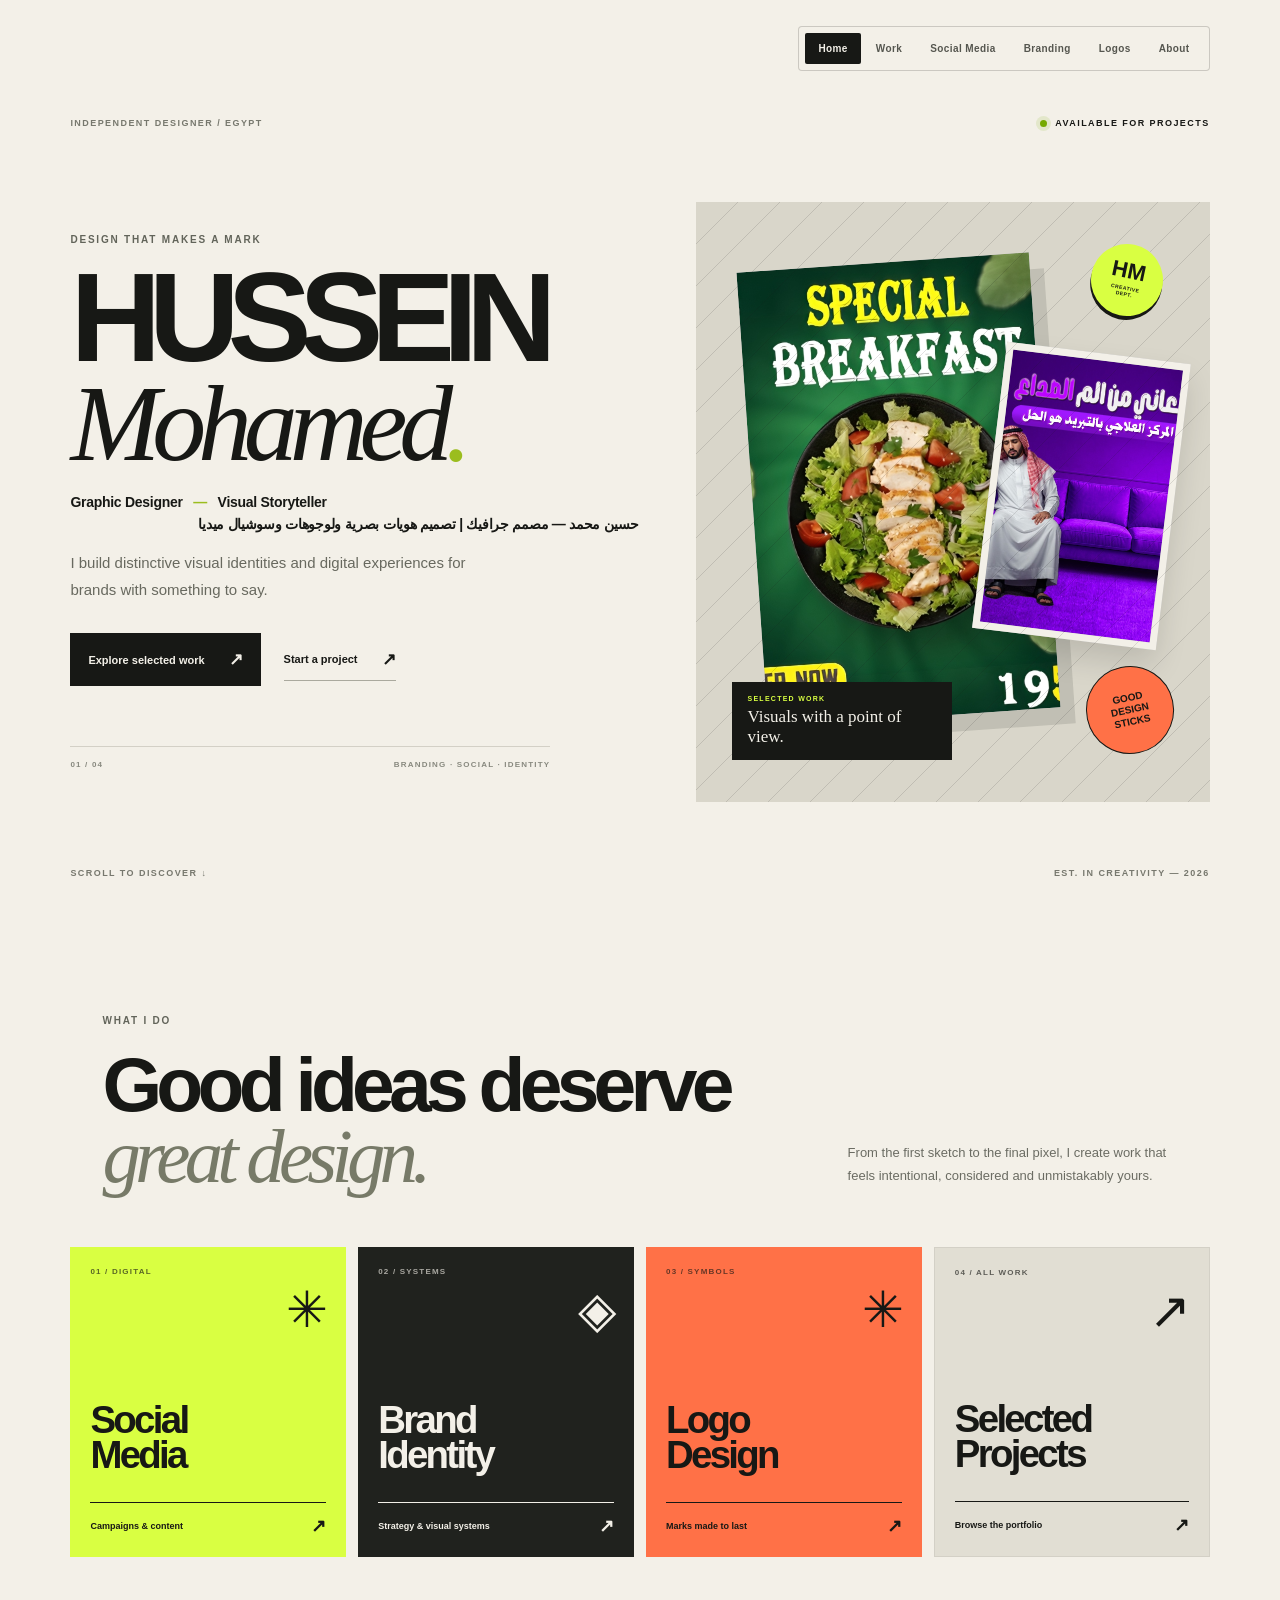
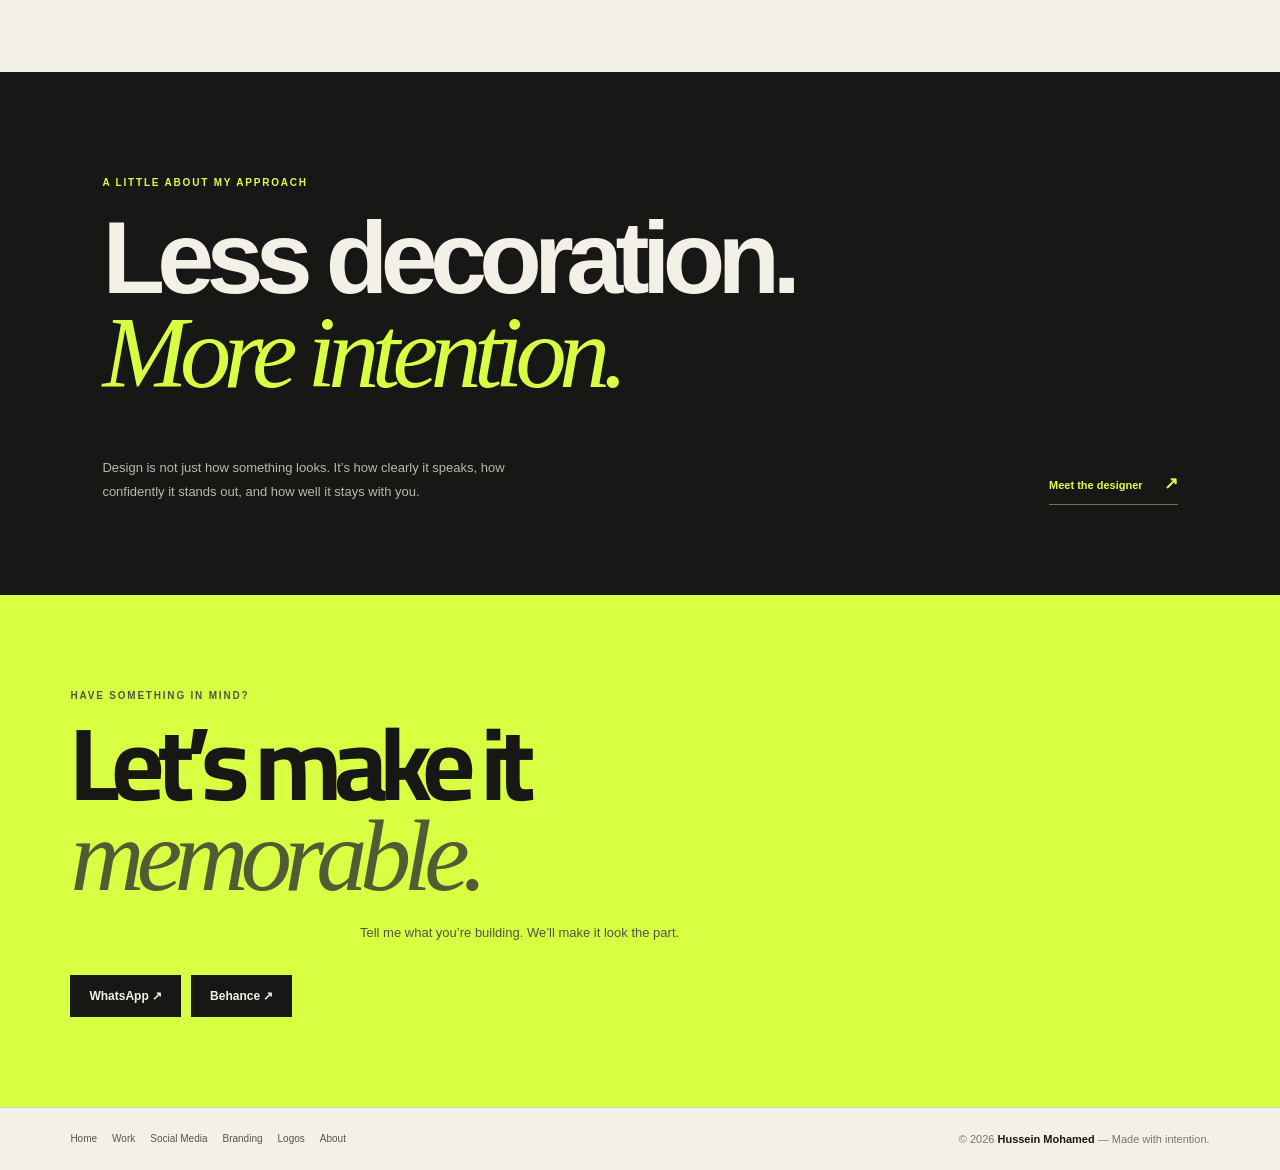
==== commit b66c653f: "Add files via upload" ====
--- a/index.html
+++ b/index.html
@@ -2,14 +2,18 @@
 <html lang="en">
 <head>
 <meta charset="UTF-8"><meta name="viewport" content="width=device-width,initial-scale=1.0">
-<meta name="theme-color" content="#f3f0e8"><meta name="description" content="Hussein Mohamed — graphic designer crafting bold identities, campaign visuals and digital experiences.">
-<title>Hussein Mohamed — Independent Graphic Designer</title><link rel="stylesheet" href="style.css">
+<meta name="theme-color" content="#f3f0e8"><meta name="description" content="حسين محمد — مصمم جرافيك مصري، تصميم هويات بصرية، لوجوهات، وتصميمات سوشيال ميديا. Hussein Mohamed — graphic designer crafting bold identities, campaign visuals and digital experiences.">
+<title>حسين محمد — مصمم جرافيك | Hussein Mohamed Graphic Designer</title><link rel="stylesheet" href="style.css">
+<link rel="canonical" href="https://husaynmohamed4-star.github.io/PORTOFOLIO1/">
+<meta property="og:type" content="website"><meta property="og:title" content="حسين محمد — مصمم جرافيك | Hussein Mohamed"><meta property="og:description" content="Hussein Mohamed — graphic designer crafting bold identities, campaign visuals and digital experiences."><meta property="og:url" content="https://husaynmohamed4-star.github.io/PORTOFOLIO1/"><meta property="og:image" content="https://husaynmohamed4-star.github.io/PORTOFOLIO1/images/social1.jpg">
+<meta name="twitter:card" content="summary_large_image">
+<script type="application/ld+json">{"@context":"https://schema.org","@type":"Person","name":"Hussein Mohamed","alternateName":["Hussein Mohamed Graphic Designer","حسين محمد","حسين محمد جرافيك","حسين محمد مصمم جرافيك"],"jobTitle":"Graphic Designer","description":"حسين محمد مصمم جرافيك مصري متخصص في الهويات البصرية واللوجو والسوشيال ميديا","url":"https://husaynmohamed4-star.github.io/PORTOFOLIO1/","image":"https://husaynmohamed4-star.github.io/PORTOFOLIO1/images/social1.jpg","sameAs":["https://www.behance.net/595a6836/"],"nationality":"Egyptian"}</script>
 </head><body class="home-redesign">
 <nav class="portfolio-nav"><a href="index.html" class="active">Home</a><a href="portfolio.html">Work</a><a href="social.html">Social</a><a href="logos.html">Logos</a><a href="branding.html">Branding</a><a href="about.html">About</a></nav>
 <main>
 <section class="editorial-hero">
  <div class="hero-topline"><span>INDEPENDENT DESIGNER / EGYPT</span><span class="availability"><i></i> AVAILABLE FOR PROJECTS</span></div>
- <div class="hero-layout"><div class="hero-copy"><p class="eyebrow">DESIGN THAT MAKES A MARK</p><h1>Hussein<br><em>Mohamed<span>.</span></em></h1><p class="hero-role">Graphic Designer <b>—</b> Visual Storyteller</p><p class="hero-intro">I build distinctive visual identities and digital experiences for brands with something to say.</p><div class="hero-actions"><a class="solid-btn" href="portfolio.html">Explore selected work <span>↗</span></a><a class="text-btn" href="https://wa.me/201507280647" target="_blank" rel="noopener">Start a project <span>↗</span></a></div><div class="hero-index"><span>01 / 04</span><span>BRANDING · SOCIAL · IDENTITY</span></div></div>
+ <div class="hero-layout"><div class="hero-copy"><p class="eyebrow">DESIGN THAT MAKES A MARK</p><h1>Hussein<br><em>Mohamed<span>.</span></em></h1><p class="hero-role">Graphic Designer <b>—</b> Visual Storyteller</p><p class="hero-role" lang="ar" dir="rtl" style="margin-top:6px">حسين محمد — مصمم جرافيك | تصميم هويات بصرية ولوجوهات وسوشيال ميديا</p><p class="hero-intro">I build distinctive visual identities and digital experiences for brands with something to say.</p><div class="hero-actions"><a class="solid-btn" href="portfolio.html">Explore selected work <span>↗</span></a><a class="text-btn" href="https://wa.me/201507280647" target="_blank" rel="noopener">Start a project <span>↗</span></a></div><div class="hero-index"><span>01 / 04</span><span>BRANDING · SOCIAL · IDENTITY</span></div></div>
  <div class="hero-art" aria-label="Selected design work"><div class="art-stamp">HM<br><small>CREATIVE<br>DEPT.</small></div><figure class="art-main"><img src="images/social1.jpg" alt="Selected social media design"></figure><figure class="art-side"><img src="images/social2.jpg" alt="Another selected design"></figure><div class="art-caption"><span>SELECTED WORK</span><b>Visuals with a point of view.</b></div><div class="art-circle">GOOD<br>DESIGN<br>STICKS</div></div></div>
  <div class="hero-bottomline"><span>SCROLL TO DISCOVER ↓</span><span>EST. IN CREATIVITY — 2026</span></div>
 </section>
